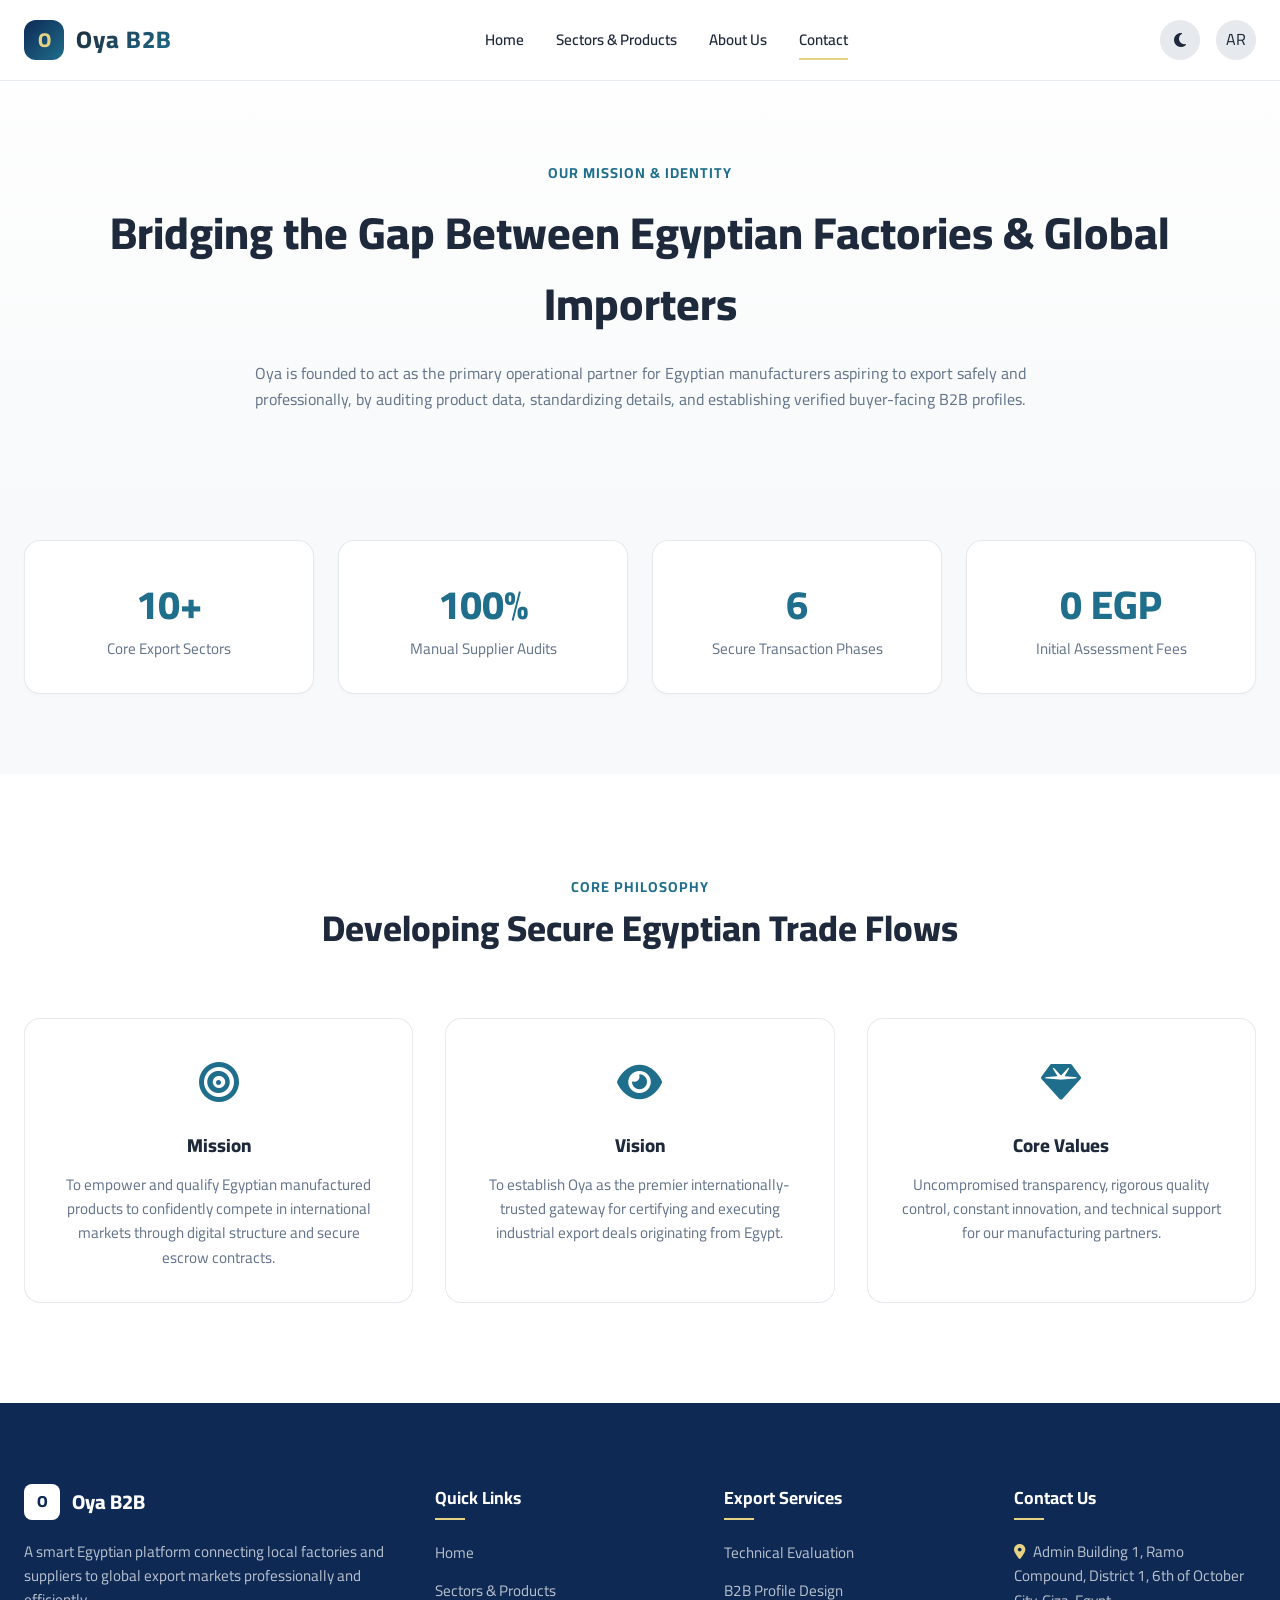
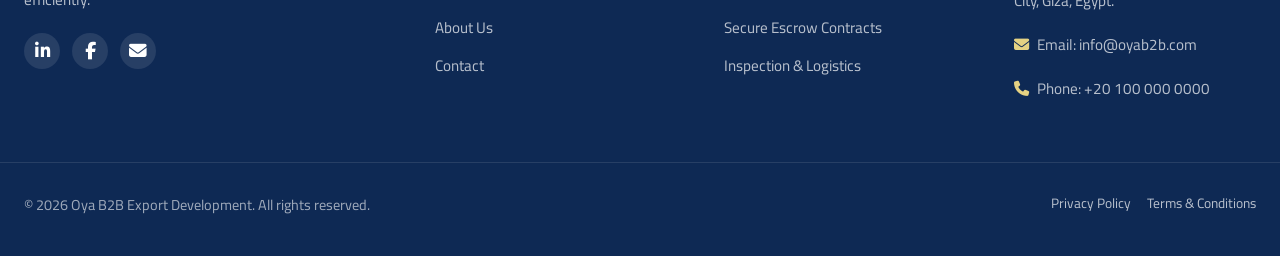
==== about-en.html @ 8a3d848d "add project files" ====
<!DOCTYPE html>
<html lang="en">

<head>
    <meta charset="UTF-8">
    <meta name="viewport" content="width=device-width, initial-scale=1.0">
    <title>About Us | Oya B2B Export Development</title>
    <meta name="description"
        content="Discover Oya B2B mission, vision, core values, and our role in structuring secure B2B export paths for Egyptian manufacturers.">

    <!-- Styles, Fonts & FontAwesome Icons -->
    <link rel="stylesheet" href="https://cdnjs.cloudflare.com/ajax/libs/font-awesome/6.4.0/css/all.min.css">
    <link rel="stylesheet" href="css/style.css">
    <link rel="icon" type="image/png" href="assets/favicon.png">
</head>

<body dir="ltr">

    <!-- Fixed Header -->
    <header class="navbar">
        <div class="container navbar-container">
            <a href="index-en.html" class="logo-wrapper">
                <div class="logo-icon">O</div>
                <span class="logo-text">Oya B2B</span>
            </a>
            <nav class="nav-links">
                <a href="index-en.html" class="nav-link">Home</a>
                <a href="products-en.html" class="nav-link">Sectors & Products</a>
                <a href="about-en.html" class="nav-link">About Us</a>
                <a href="contact-en.html" class="nav-link active">Contact</a>
            </nav>
            <div class="nav-controls">
                <button class="theme-toggle" id="themeToggle"><i class="fa-solid fa-moon"></i></button>
                <a href="about.html" class="lang-toggle">AR</a>
                <button class="mobile-toggle" id="mobileMenuOpen"><i class="fa-solid fa-bars"></i></button>
            </div>
        </div>
    </header>

    <!-- Mobile Panel -->
    <div class="overlay" id="overlay"></div>
    <div class="mobile-nav-panel" id="mobileNavPanel">
        <div class="mobile-nav-header">
            <a href="index-en.html" class="logo-wrapper">
                <div class="logo-icon">O</div>
                <span class="logo-text">Oya B2B</span>
            </a>
            <button class="close-btn" id="mobileMenuClose"><i class="fa-solid fa-xmark"></i></button>
        </div>
        <ul class="mobile-links">
            <li><a href="index-en.html" class="mobile-link">Home</a></li>
            <li><a href="products-en.html" class="mobile-link">Sectors & Products</a></li>
            <li><a href="about-en.html" class="mobile-link active">About Us</a></li>
            <li><a href="contact-en.html" class="mobile-link">Contact</a></li>
        </ul>
    </div>

    <!-- About Hero Section -->
    <section class="about-hero">
        <div class="container">
            <span class="section-subtitle">Our Mission & Identity</span>
            <h1 class="section-title" style="margin-top: 12px; font-size: 2.8rem;">Bridging the Gap Between Egyptian
                Factories & Global Importers</h1>
            <p class="section-desc" style="max-width: 800px; margin: 20px auto 0;">
                Oya is founded to act as the primary operational partner for Egyptian manufacturers aspiring to export
                safely and professionally, by auditing product data, standardizing details, and establishing verified
                buyer-facing B2B profiles.
            </p>
        </div>
    </section>

    <!-- Stats & Achievements -->
    <section class="container" style="padding-bottom: 80px;">
        <div class="stats-grid">
            <div class="stat-card">
                <div class="stat-number">10+</div>
                <div class="stat-label">Core Export Sectors</div>
            </div>
            <div class="stat-card">
                <div class="stat-number">100%</div>
                <div class="stat-label">Manual Supplier Audits</div>
            </div>
            <div class="stat-card">
                <div class="stat-number">6</div>
                <div class="stat-label">Secure Transaction Phases</div>
            </div>
            <div class="stat-card">
                <div class="stat-number">0 EGP</div>
                <div class="stat-label">Initial Assessment Fees</div>
            </div>
        </div>
    </section>

    <!-- Mission, Vision & Values Section -->
    <section style="background: var(--bg-surface); padding: 100px 0;">
        <div class="container">
            <div class="section-header">
                <span class="section-subtitle">Core Philosophy</span>
                <h2 class="section-title">Developing Secure Egyptian Trade Flows</h2>
            </div>

            <div class="values-grid">
                <div class="value-card">
                    <div class="value-icon"><i class="fa-solid fa-bullseye"
                            style="color: var(--primary-light-blue);"></i></div>
                    <h3 style="margin-bottom: 12px; font-weight:800;">Mission</h3>
                    <p style="color:var(--text-muted); font-size:0.95rem;">To empower and qualify Egyptian manufactured
                        products to confidently compete in international markets through digital structure and secure
                        escrow contracts.</p>
                </div>

                <div class="value-card">
                    <div class="value-icon"><i class="fa-solid fa-eye" style="color: var(--primary-light-blue);"></i>
                    </div>
                    <h3 style="margin-bottom: 12px; font-weight:800;">Vision</h3>
                    <p style="color:var(--text-muted); font-size:0.95rem;">To establish Oya as the premier
                        internationally-trusted gateway for certifying and executing industrial export deals originating
                        from Egypt.</p>
                </div>

                <div class="value-card">
                    <div class="value-icon"><i class="fa-solid fa-gem" style="color: var(--primary-light-blue);"></i>
                    </div>
                    <h3 style="margin-bottom: 12px; font-weight:800;">Core Values</h3>
                    <p style="color:var(--text-muted); font-size:0.95rem;">Uncompromised transparency, rigorous quality
                        control, constant innovation, and technical support for our manufacturing partners.</p>
                </div>
            </div>
        </div>
    </section>

    <!-- Footer -->
    <footer class="footer">
        <div class="container footer-grid">
            <div class="footer-col">
                <a href="index-en.html" class="footer-logo">
                    <div class="footer-logo-icon">O</div>
                    <span class="footer-logo-text">Oya B2B</span>
                </a>
                <p class="footer-desc">
                    A smart Egyptian platform connecting local factories and suppliers to global export markets
                    professionally and efficiently.
                </p>
                <div class="social-links">
                    <a href="#" class="social-icon" aria-label="LinkedIn"><i class="fa-brands fa-linkedin-in"></i></a>
                    <a href="#" class="social-icon" aria-label="Facebook"><i class="fa-brands fa-facebook-f"></i></a>
                    <a href="mailto:info@oyab2b.com" class="social-icon" aria-label="Gmail"><i class="fa-solid fa-envelope"></i></a>
                </div>
            </div>
            <div class="footer-col">
                <h4 class="footer-title">Quick Links</h4>
                <ul class="footer-links">
                    <li><a href="index-en.html" class="footer-link">Home</a></li>
                    <li><a href="products-en.html" class="footer-link">Sectors & Products</a></li>
                    <li><a href="about-en.html" class="footer-link">About Us</a></li>
                    <li><a href="contact-en.html" class="footer-link">Contact</a></li>
                </ul>
            </div>
            <div class="footer-col">
                <h4 class="footer-title">Export Services</h4>
                <ul class="footer-links">
                    <li><a href="#" class="footer-link">Technical Evaluation</a></li>
                    <li><a href="#" class="footer-link">B2B Profile Design</a></li>
                    <li><a href="#" class="footer-link">Secure Escrow Contracts</a></li>
                    <li><a href="#" class="footer-link">Inspection & Logistics</a></li>
                </ul>
            </div>
            <div class="footer-col">
                <h4 class="footer-title">Contact Us</h4>
                <p class="footer-desc"><i class="fa-solid fa-location-dot"
                        style="margin-inline-end: 8px; color: var(--accent-gold);"></i>Admin Building 1, Ramo Compound,
                    District 1, 6th of October City, Giza, Egypt.</p>
                <p class="footer-desc"><i class="fa-solid fa-envelope"
                        style="margin-inline-end: 8px; color: var(--accent-gold);"></i>Email: info@oyab2b.com</p>
                <p class="footer-desc"><i class="fa-solid fa-phone"
                        style="margin-inline-end: 8px; color: var(--accent-gold);"></i>Phone: +20 100 000 0000</p>
            </div>
        </div>
        <div class="container footer-bottom">
            <p>© 2026 Oya B2B Export Development. All rights reserved.</p>
            <div style="display:flex; gap:16px;">
                <a href="privacy-en.html" class="footer-link" style="font-size:0.85rem;">Privacy Policy</a>
                <a href="terms-en.html" class="footer-link" style="font-size:0.85rem;">Terms & Conditions</a>
            </div>
        </div>
    </footer>

    <!-- Script -->
    <script src="js/main.js"></script>
</body>

</html>
---- css/style.css ----
@import url('https://fonts.googleapis.com/css2?family=Cairo:wght@300;400;600;700;800&family=Outfit:wght@300;400;500;600;700;800&display=swap');

/* CSS Custom Properties & Design Tokens */
:root {
    /* Color Palette */
    --primary-blue: #0E2954;
    --primary-light-blue: #1F6E8C;
    --accent-gold: #E5D283;
    --accent-gold-hover: #CBB26A;
    --text-dark: #1E293B;
    --text-light: #F8FAFC;
    --text-muted-light: #64748B;
    --text-muted-dark: #94A3B8;

    /* Theme Defaults (Light Mode) */
    --bg-main: #F8F9FA;
    --bg-surface: #FFFFFF;
    --bg-surface-glass: rgba(255, 255, 255, 0.75);
    --border-color: rgba(14, 41, 84, 0.1);
    --text-color: var(--text-dark);
    --text-muted: var(--text-muted-light);
    --shadow-sm: 0 2px 4px rgba(0, 0, 0, 0.02);
    --shadow-md: 0 10px 20px rgba(0, 0, 0, 0.05);
    --shadow-lg: 0 20px 40px rgba(14, 41, 84, 0.08);

    /* Typography & Spacing */
    --font-ar: 'Cairo', sans-serif;
    --font-en: 'Cairo', sans-serif;
    --transition-smooth: all 0.4s cubic-bezier(0.16, 1, 0.3, 1);
    --border-radius-sm: 8px;
    --border-radius-md: 16px;
    --border-radius-lg: 32px;
}

/* Dark Mode Variables */
[data-theme="dark"] {
    --bg-main: #070B19;
    --bg-surface: #0E162D;
    --bg-surface-glass: rgba(14, 22, 45, 0.75);
    --border-color: rgba(229, 210, 131, 0.15);
    --text-color: var(--text-light);
    --text-muted: var(--text-muted-dark);
    --shadow-sm: 0 2px 4px rgba(0, 0, 0, 0.2);
    --shadow-md: 0 10px 20px rgba(0, 0, 0, 0.3);
    --shadow-lg: 0 20px 40px rgba(0, 0, 0, 0.4);
}

/* Reset and Base Styles */
*,
*::before,
*::after {
    box-sizing: border-box;
    margin: 0;
    padding: 0;
}

html {
    scroll-behavior: smooth;
    font-size: 16px;
}

body {
    background-color: var(--bg-main);
    color: var(--text-color);
    line-height: 1.6;
    transition: var(--transition-smooth);
    overflow-x: hidden;
}

/* Font setting based on language dir */
body[dir="rtl"] {
    font-family: var(--font-ar);
}

body[dir="ltr"] {
    font-family: var(--font-en);
}

a {
    color: inherit;
    text-decoration: none;
    transition: var(--transition-smooth);
}

img {
    max-width: 100%;
    height: auto;
    display: block;
}

button,
input,
textarea,
select {
    font-family: inherit;
    font-size: inherit;
    color: inherit;
    background: none;
    border: none;
    outline: none;
}

/* Utilities */
.container {
    width: 100%;
    max-width: 1280px;
    margin: 0 auto;
    padding: 0 24px;
}

.text-center {
    text-align: center;
}

.text-accent {
    color: var(--accent-gold);
}

/* Header & Glassmorphic Navigation */
.navbar {
    position: fixed;
    top: 0;
    left: 0;
    width: 100%;
    z-index: 1000;
    background: var(--bg-surface-glass);
    backdrop-filter: blur(16px);
    -webkit-backdrop-filter: blur(16px);
    border-bottom: 1px solid var(--border-color);
    transition: var(--transition-smooth);
}

.navbar-container {
    display: flex;
    justify-content: space-between;
    align-items: center;
    height: 80px;
}

.logo-wrapper {
    display: flex;
    align-items: center;
    gap: 12px;
}

.logo-icon {
    width: 40px;
    height: 40px;
    background: linear-gradient(135deg, var(--primary-blue), var(--primary-light-blue));
    border-radius: 12px;
    display: flex;
    align-items: center;
    justify-content: center;
    color: var(--accent-gold);
    font-weight: 800;
    font-size: 1.25rem;
    box-shadow: var(--shadow-sm);
}

.logo-text {
    font-size: 1.5rem;
    font-weight: 800;
    letter-spacing: 1px;
    background: linear-gradient(135deg, var(--text-color), var(--primary-light-blue));
    -webkit-background-clip: text;
    -webkit-text-fill-color: transparent;
}

.nav-links {
    display: flex;
    align-items: center;
    gap: 32px;
    list-style: none;
}

.nav-link {
    font-weight: 600;
    font-size: 0.95rem;
    position: relative;
    padding: 8px 0;
}

.nav-link::after {
    content: '';
    position: absolute;
    bottom: 0;
    left: 0;
    width: 0;
    height: 2px;
    background: var(--accent-gold);
    transition: var(--transition-smooth);
}

.nav-link:hover::after,
.nav-link.active::after {
    width: 100%;
}

.nav-controls {
    display: flex;
    align-items: center;
    gap: 16px;
}

.theme-toggle,
.lang-toggle,
.mobile-toggle {
    width: 40px;
    height: 40px;
    border-radius: 50%;
    background: var(--border-color);
    display: flex;
    align-items: center;
    justify-content: center;
    cursor: pointer;
    transition: var(--transition-smooth);
}

.theme-toggle:hover,
.lang-toggle:hover {
    background: var(--primary-blue);
    color: var(--accent-gold);
}

.mobile-toggle {
    display: none;
}

/* Custom Premium Buttons */
.btn {
    display: inline-flex;
    align-items: center;
    justify-content: center;
    padding: 12px 28px;
    border-radius: var(--border-radius-md);
    font-weight: 700;
    font-size: 0.95rem;
    cursor: pointer;
    transition: var(--transition-smooth);
    position: relative;
    overflow: hidden;
    gap: 8px;
}

.btn-primary {
    background: linear-gradient(135deg, var(--primary-blue), var(--primary-light-blue));
    color: #FFFFFF;
    box-shadow: 0 4px 15px rgba(31, 110, 140, 0.4);
}

.btn-primary:hover {
    transform: translateY(-2px);
    box-shadow: 0 6px 20px rgba(31, 110, 140, 0.6);
}

.btn-secondary {
    border: 2px solid var(--primary-blue);
    color: var(--text-color);
}

[data-theme="dark"] .btn-secondary {
    border-color: var(--accent-gold);
}

.btn-secondary:hover {
    background: var(--primary-blue);
    color: var(--accent-gold);
    transform: translateY(-2px);
}

/* Hero Section */
.hero {
    padding: 160px 0 100px;
    position: relative;
    overflow: hidden;
}

.hero-grid {
    display: grid;
    grid-template-columns: 1.2fr 0.8fr;
    gap: 48px;
    align-items: center;
}

.hero-content {
    display: flex;
    flex-direction: column;
    gap: 24px;
}

.hero-tag {
    font-size: 0.9rem;
    font-weight: 700;
    letter-spacing: 2px;
    text-transform: uppercase;
    color: var(--primary-light-blue);
    display: inline-flex;
    align-items: center;
    gap: 8px;
}

.hero-tag::before {
    content: '';
    display: inline-block;
    width: 24px;
    height: 2px;
    background: var(--accent-gold);
}

.hero-title {
    font-size: 3.5rem;
    font-weight: 800;
    line-height: 1.5;
}

.hero-title span {
    color: inherit !important;
    background: none !important;
    -webkit-text-fill-color: initial !important;
}

body[dir="rtl"] .hero-title {
    font-size: 3.2rem;
    line-height: 1.5;
}

.hero-description {
    font-size: 1.15rem;
    color: var(--text-muted);
    max-width: 600px;
}

.hero-actions {
    display: flex;
    gap: 16px;
    margin-top: 12px;
}

.hero-visual {
    position: relative;
    display: flex;
    justify-content: center;
    align-items: center;
}

.hero-blob {
    position: absolute;
    width: 100%;
    height: 100%;
    background: radial-gradient(circle, rgba(31, 110, 140, 0.15) 0%, transparent 70%);
    z-index: -1;
    border-radius: 50%;
    filter: blur(40px);
}

.hero-card-asymmetric {
    background: var(--bg-surface-glass);
    border: 1px solid var(--border-color);
    padding: 32px;
    border-radius: var(--border-radius-lg);
    box-shadow: var(--shadow-lg);
    transform: rotate(2deg);
    transition: var(--transition-smooth);
    width: 100%;
    max-width: 420px;
}

.hero-card-asymmetric:hover {
    transform: rotate(0deg) scale(1.03);
}

/* 6-Step Roadmap Section */
.roadmap-section {
    padding: 100px 0;
    background: var(--bg-surface);
}

.section-header {
    text-align: center;
    max-width: 700px;
    margin: 0 auto 60px;
}

.section-subtitle {
    color: var(--primary-light-blue);
    font-weight: 700;
    text-transform: uppercase;
    font-size: 0.9rem;
    letter-spacing: 1px;
    margin-bottom: 8px;
}

.section-title {
    font-size: 2.25rem;
    font-weight: 800;
    margin-bottom: 16px;
}

.section-desc {
    color: var(--text-muted);
}

.roadmap-flow {
    display: grid;
    grid-template-columns: repeat(3, 1fr);
    gap: 32px;
    position: relative;
}

@media(max-width: 991px) {
    .roadmap-flow {
        grid-template-columns: 1fr 1fr;
    }
}

@media(max-width: 576px) {
    .roadmap-flow {
        grid-template-columns: 1fr;
    }
}

.roadmap-card {
    background: var(--bg-main);
    border: 1px solid var(--border-color);
    border-radius: var(--border-radius-md);
    padding: 32px;
    position: relative;
    transition: var(--transition-smooth);
}

.roadmap-card:hover {
    transform: translateY(-5px);
    box-shadow: var(--shadow-md);
    border-color: var(--accent-gold);
}

.roadmap-number {
    position: absolute;
    top: 24px;
    inset-inline-end: 24px;
    font-size: 3rem;
    font-weight: 900;
    opacity: 0.1;
    color: var(--primary-blue);
}

[data-theme="dark"] .roadmap-number {
    color: var(--accent-gold);
}

.roadmap-icon-box {
    width: 60px;
    height: 60px;
    background: var(--bg-surface);
    border-radius: var(--border-radius-sm);
    display: flex;
    align-items: center;
    justify-content: center;
    font-size: 1.5rem;
    margin-bottom: 24px;
    box-shadow: var(--shadow-sm);
    border: 1px solid var(--border-color);
}

.roadmap-card-title {
    font-size: 1.25rem;
    font-weight: 700;
    margin-bottom: 12px;
}

.roadmap-card-desc {
    font-size: 0.95rem;
    color: var(--text-muted);
}

/* 10 Export Sectors */
.sectors-section {
    padding: 100px 0;
}

.sectors-grid {
    display: grid;
    grid-template-columns: repeat(5, 1fr);
    gap: 20px;
}

@media(max-width: 1200px) {
    .sectors-grid {
        grid-template-columns: repeat(3, 1fr);
    }
}

@media(max-width: 768px) {
    .sectors-grid {
        grid-template-columns: repeat(2, 1fr);
    }
}

@media(max-width: 480px) {
    .sectors-grid {
        grid-template-columns: 1fr;
    }
}

.sector-card {
    background: var(--bg-surface);
    border: 1px solid var(--border-color);
    border-radius: var(--border-radius-md);
    padding: 24px;
    text-align: center;
    transition: var(--transition-smooth);
    display: flex;
    flex-direction: column;
    align-items: center;
    gap: 16px;
    position: relative;
    overflow: hidden;
}

.sector-card::before {
    content: '';
    position: absolute;
    top: 0;
    left: 0;
    width: 100%;
    height: 4px;
    background: linear-gradient(90deg, var(--primary-blue), var(--primary-light-blue));
    transform: scaleX(0);
    transition: var(--transition-smooth);
}

.sector-card:hover {
    transform: scale(1.05);
    box-shadow: var(--shadow-md);
}

.sector-card:hover::before {
    transform: scaleX(1);
}

.sector-icon {
    font-size: 2rem;
}

.sector-title {
    font-size: 1rem;
    font-weight: 700;
}

/* Live Product Catalog & Search UI */
.catalog-section {
    padding: 100px 0;
}

.search-filter-wrapper {
    background: var(--bg-surface-glass);
    border: 1px solid var(--border-color);
    padding: 24px;
    border-radius: var(--border-radius-md);
    margin-bottom: 40px;
    display: flex;
    flex-wrap: wrap;
    gap: 16px;
    align-items: center;
    justify-content: space-between;
}

.search-box-custom {
    display: flex;
    align-items: center;
    background: var(--bg-main);
    border: 1px solid var(--border-color);
    border-radius: var(--border-radius-sm);
    padding: 8px 16px;
    width: 100%;
    max-width: 400px;
    transition: var(--transition-smooth);
}

.search-box-custom:focus-within {
    border-color: var(--accent-gold);
    box-shadow: var(--shadow-sm);
}

.search-box-custom input {
    width: 100%;
    margin-inline-start: 12px;
}

.filter-categories {
    display: flex;
    flex-wrap: wrap;
    gap: 8px;
}

.filter-btn {
    padding: 8px 16px;
    border-radius: 20px;
    background: var(--bg-main);
    border: 1px solid var(--border-color);
    cursor: pointer;
    font-size: 0.9rem;
    font-weight: 600;
    transition: var(--transition-smooth);
}

.filter-btn.active,
.filter-btn:hover {
    background: var(--primary-blue);
    color: var(--accent-gold);
    border-color: var(--primary-blue);
}

/* Asymmetric Products Grid */
.products-grid {
    display: grid;
    grid-template-columns: repeat(auto-fill, minmax(300px, 1fr));
    gap: 32px;
}

.product-card-asymmetric {
    background: var(--bg-surface);
    border: 1px solid var(--border-color);
    border-radius: var(--border-radius-md);
    overflow: hidden;
    display: flex;
    flex-direction: column;
    transition: var(--transition-smooth);
}

.product-card-asymmetric:nth-child(even) {
    transform: translateY(12px);
}

.product-card-asymmetric:hover {
    transform: translateY(-8px) !important;
    box-shadow: var(--shadow-lg);
    border-color: var(--accent-gold);
}

.product-image-container {
    height: 220px;
    overflow: hidden;
    position: relative;
}

.product-image {
    width: 100%;
    height: 100%;
    object-fit: cover;
    transition: var(--transition-smooth);
}

.product-card-asymmetric:hover .product-image {
    transform: scale(1.1);
}

.product-tag {
    position: absolute;
    top: 16px;
    inset-inline-start: 16px;
    background: var(--primary-blue);
    color: var(--accent-gold);
    padding: 4px 12px;
    border-radius: 12px;
    font-size: 0.8rem;
    font-weight: 700;
}

.product-details-body {
    padding: 24px;
    display: flex;
    flex-direction: column;
    flex-grow: 1;
    gap: 12px;
}

.product-card-title {
    font-size: 1.25rem;
    font-weight: 700;
}

.product-card-desc {
    color: var(--text-muted);
    font-size: 0.9rem;
}

.product-card-footer {
    display: flex;
    justify-content: space-between;
    align-items: center;
    border-top: 1px solid var(--border-color);
    padding-top: 16px;
    margin-top: auto;
}

.btn-card {
    font-size: 0.9rem;
    font-weight: 700;
    color: var(--primary-blue);
    display: inline-flex;
    align-items: center;
    gap: 6px;
}

[data-theme="dark"] .btn-card {
    color: var(--accent-gold);
}

.btn-card:hover {
    color: var(--primary-light-blue);
}

/* Product Details Layout */
.detail-grid {
    display: grid;
    grid-template-columns: 1.1fr 0.9fr;
    gap: 48px;
    padding-top: 140px;
    padding-bottom: 100px;
}

@media(max-width: 991px) {
    .detail-grid {
        grid-template-columns: 1fr;
        padding-top: 120px;
    }
}

.product-gallery {
    display: flex;
    flex-direction: column;
    gap: 16px;
}

.main-image-wrapper {
    height: 450px;
    border-radius: var(--border-radius-md);
    overflow: hidden;
    border: 1px solid var(--border-color);
}

.main-image-wrapper img {
    width: 100%;
    height: 100%;
    object-fit: cover;
}

.gallery-thumbs {
    display: grid;
    grid-template-columns: repeat(4, 1fr);
    gap: 12px;
}

.thumb-wrapper {
    height: 90px;
    border-radius: var(--border-radius-sm);
    overflow: hidden;
    border: 2px solid transparent;
    cursor: pointer;
    transition: var(--transition-smooth);
}

.thumb-wrapper.active,
.thumb-wrapper:hover {
    border-color: var(--accent-gold);
}

.thumb-wrapper img {
    width: 100%;
    height: 100%;
    object-fit: cover;
}

.product-info-column {
    display: flex;
    flex-direction: column;
    gap: 24px;
}

.info-header {
    display: flex;
    flex-direction: column;
    gap: 8px;
}

.info-category {
    font-weight: 700;
    color: var(--primary-light-blue);
    text-transform: uppercase;
    font-size: 0.9rem;
}

.info-title {
    font-size: 2.5rem;
    font-weight: 800;
}

.info-desc {
    color: var(--text-muted);
    font-size: 1.05rem;
}

.specs-box {
    background: var(--bg-surface);
    border: 1px solid var(--border-color);
    padding: 24px;
    border-radius: var(--border-radius-md);
}

.specs-title {
    font-size: 1.15rem;
    font-weight: 700;
    margin-bottom: 16px;
    border-bottom: 1px solid var(--border-color);
    padding-bottom: 8px;
}

.specs-list {
    display: grid;
    grid-template-columns: 1fr 1fr;
    gap: 16px;
    list-style: none;
}

.spec-item {
    font-size: 0.95rem;
}

.spec-item strong {
    color: var(--primary-light-blue);
}

/* Interactive RFQ Modal / Section */
.rfq-section-embed {
    background: var(--bg-surface-glass);
    border: 1px solid var(--border-color);
    padding: 32px;
    border-radius: var(--border-radius-md);
    box-shadow: var(--shadow-md);
}

/* About Page Specific Layouts */
.about-hero {
    padding: 160px 0 80px;
    background: linear-gradient(180deg, var(--bg-surface) 0%, var(--bg-main) 100%);
    text-align: center;
}

.stats-grid {
    display: grid;
    grid-template-columns: repeat(4, 1fr);
    gap: 24px;
    margin-top: 48px;
}

@media(max-width: 768px) {
    .stats-grid {
        grid-template-columns: 1fr 1fr;
    }
}

.stat-card {
    background: var(--bg-surface);
    border: 1px solid var(--border-color);
    border-radius: var(--border-radius-md);
    padding: 32px;
    text-align: center;
    box-shadow: var(--shadow-sm);
}

.stat-number {
    font-size: 2.5rem;
    font-weight: 800;
    color: var(--primary-light-blue);
}

.stat-label {
    font-size: 0.95rem;
    color: var(--text-muted);
}

.values-grid {
    display: grid;
    grid-template-columns: repeat(3, 1fr);
    gap: 32px;
    margin-top: 48px;
}

@media(max-width: 768px) {
    .values-grid {
        grid-template-columns: 1fr;
    }
}

.value-card {
    background: var(--bg-surface);
    border: 1px solid var(--border-color);
    padding: 32px;
    border-radius: var(--border-radius-md);
    text-align: center;
    transition: var(--transition-smooth);
}

.value-card:hover {
    transform: translateY(-8px);
    box-shadow: var(--shadow-md);
}

.value-icon {
    font-size: 2.5rem;
    margin-bottom: 16px;
}

/* Contact Page Form styling */
.contact-layout {
    display: grid;
    grid-template-columns: 1.2fr 0.8fr;
    gap: 48px;
    padding: 140px 0 100px;
}

@media(max-width: 991px) {
    .contact-layout {
        grid-template-columns: 1fr;
    }
}

.contact-form-card {
    background: var(--bg-surface);
    border: 1px solid var(--border-color);
    padding: 40px;
    border-radius: var(--border-radius-md);
    box-shadow: var(--shadow-md);
}

.form-group {
    margin-bottom: 24px;
    display: flex;
    flex-direction: column;
    gap: 8px;
}

.form-group label {
    font-weight: 600;
    font-size: 0.95rem;
}

.form-control {
    border: 1px solid var(--border-color);
    border-radius: var(--border-radius-sm);
    padding: 12px 16px;
    background: var(--bg-main);
    color: var(--text-color);
    transition: var(--transition-smooth);
}

.form-control:focus {
    border-color: var(--primary-light-blue);
    box-shadow: var(--shadow-sm);
}

.contact-info-column {
    display: flex;
    flex-direction: column;
    gap: 32px;
}

.info-item {
    display: flex;
    gap: 16px;
}

.info-icon-wrapper {
    width: 48px;
    height: 48px;
    background: var(--bg-surface);
    border: 1px solid var(--border-color);
    border-radius: 50%;
    display: flex;
    align-items: center;
    justify-content: center;
    font-size: 1.25rem;
    color: var(--primary-light-blue);
    flex-shrink: 0;
}

.info-content-wrapper {
    display: flex;
    flex-direction: column;
    gap: 4px;
}

.info-item-title {
    font-weight: 700;
}

.info-item-desc {
    color: var(--text-muted);
}

.map-placeholder {
    height: 250px;
    border-radius: var(--border-radius-md);
    overflow: hidden;
    border: 1px solid var(--border-color);
    margin-top: 24px;
    background: #E5E7EB;
    position: relative;
}

.map-placeholder iframe {
    width: 100%;
    height: 100%;
    border: none;
}

/* Success & Error State Visuals */
.alert-feedback {
    padding: 16px;
    border-radius: var(--border-radius-sm);
    margin-bottom: 24px;
    font-weight: 600;
    display: none;
}

.alert-success {
    background: rgba(16, 185, 129, 0.15);
    color: #10B981;
    border: 1px solid rgba(16, 185, 129, 0.3);
}

.alert-danger {
    background: rgba(239, 68, 68, 0.15);
    color: #EF4444;
    border: 1px solid rgba(239, 68, 68, 0.3);
}

/* Footer Section */
.footer {
    background: var(--primary-blue);
    color: #FFFFFF;
    padding: 80px 0 40px;
    border-top: 1px solid var(--border-color);
}

[data-theme="dark"] .footer {
    background: #060914;
}

.footer-grid {
    display: grid;
    grid-template-columns: 1.5fr repeat(3, 1fr);
    gap: 48px;
    margin-bottom: 60px;
}

@media(max-width: 991px) {
    .footer-grid {
        grid-template-columns: 1fr 1fr;
    }
}

@media(max-width: 480px) {
    .footer-grid {
        grid-template-columns: 1fr;
    }
}

.footer-col {
    display: flex;
    flex-direction: column;
    gap: 20px;
}

.footer-logo {
    display: flex;
    align-items: center;
    gap: 12px;
}

.footer-logo-icon {
    width: 36px;
    height: 36px;
    background: #FFFFFF;
    color: var(--primary-blue);
    border-radius: 8px;
    display: flex;
    align-items: center;
    justify-content: center;
    font-weight: 800;
}

.footer-logo-text {
    font-size: 1.25rem;
    font-weight: 800;
    color: #FFFFFF;
}

.footer-desc {
    color: rgba(255, 255, 255, 0.7);
    font-size: 0.95rem;
}

.footer-title {
    font-size: 1.1rem;
    font-weight: 700;
    position: relative;
    padding-bottom: 8px;
}

.footer-title::after {
    content: '';
    position: absolute;
    bottom: 0;
    left: 0;
    width: 30px;
    height: 2px;
    background: var(--accent-gold);
}

body[dir="rtl"] .footer-title::after {
    left: auto;
    right: 0;
}

.footer-links {
    list-style: none;
    display: flex;
    flex-direction: column;
    gap: 12px;
}

.footer-link {
    color: rgba(255, 255, 255, 0.7);
    font-size: 0.95rem;
}

.footer-link:hover {
    color: var(--accent-gold);
    padding-inline-start: 6px;
}

.social-links {
    display: flex;
    gap: 12px;
}

.social-icon {
    width: 36px;
    height: 36px;
    border-radius: 50%;
    background: rgba(255, 255, 255, 0.1);
    display: flex;
    align-items: center;
    justify-content: center;
    color: #FFFFFF;
    font-size: 1.1rem;
    transition: var(--transition-smooth);
}

.social-icon:hover {
    background: var(--accent-gold);
    color: var(--primary-blue);
}

.footer-bottom {
    border-top: 1px solid rgba(255, 255, 255, 0.1);
    padding-top: 30px;
    display: flex;
    justify-content: space-between;
    align-items: center;
    flex-wrap: wrap;
    gap: 16px;
    font-size: 0.9rem;
    color: rgba(255, 255, 255, 0.6);
}

/* Mobile Sidebar Menu Navigation */
.mobile-nav-panel {
    position: fixed;
    top: 0;
    inset-inline-start: -100%;
    width: 300px;
    height: 100vh;
    background: var(--bg-surface);
    z-index: 2000;
    transition: var(--transition-smooth);
    padding: 40px 24px;
    display: flex;
    flex-direction: column;
    gap: 40px;
    box-shadow: var(--shadow-lg);
    border-inline-end: 1px solid var(--border-color);
}

.mobile-nav-panel.active {
    inset-inline-start: 0;
}

.mobile-nav-header {
    display: flex;
    justify-content: space-between;
    align-items: center;
}

.close-btn {
    font-size: 1.5rem;
    cursor: pointer;
}

.mobile-links {
    list-style: none;
    display: flex;
    flex-direction: column;
    gap: 24px;
}

.mobile-link {
    font-size: 1.2rem;
    font-weight: 700;
}

/* Overlay for Mobile Nav */
.overlay {
    position: fixed;
    top: 0;
    left: 0;
    width: 100vw;
    height: 100vh;
    background: rgba(0, 0, 0, 0.5);
    z-index: 1500;
    opacity: 0;
    pointer-events: none;
    transition: var(--transition-smooth);
}

.overlay.active {
    opacity: 1;
    pointer-events: auto;
}

/* Modal Popup Styles */
.modal-overlay {
    position: fixed;
    top: 0;
    left: 0;
    width: 100%;
    height: 100%;
    background: rgba(0, 0, 0, 0.6);
    backdrop-filter: blur(8px);
    z-index: 3000;
    display: flex;
    align-items: center;
    justify-content: center;
    opacity: 0;
    pointer-events: none;
    transition: var(--transition-smooth);
    padding: 16px;
}

.modal-overlay.active {
    opacity: 1;
    pointer-events: auto;
}

.modal-container {
    background: var(--bg-surface);
    border: 1px solid var(--border-color);
    padding: 32px;
    border-radius: var(--border-radius-md);
    width: 100%;
    max-width: 600px;
    position: relative;
    box-shadow: var(--shadow-lg);
    transform: translateY(-50px);
    transition: var(--transition-smooth);
}

.modal-overlay.active .modal-container {
    transform: translateY(0);
}

.modal-close {
    position: absolute;
    top: 24px;
    inset-inline-end: 24px;
    font-size: 1.5rem;
    cursor: pointer;
    color: var(--text-muted);
}

.modal-close:hover {
    color: var(--text-color);
}

@media(max-width: 768px) {
    .logo-icon {
        width: 32px;
        height: 32px;
        font-size: 1rem;
        border-radius: 8px;
    }

    .logo-text {
        font-size: 1.15rem;
    }

    .logo-wrapper {
        gap: 8px;
    }

    .hero-grid {
        grid-template-columns: 1fr;
        text-align: center;
    }

    .hero-title,
    body[dir="rtl"] .hero-title {
        font-size: 2rem !important;
        line-height: 1.4 !important;
    }

    .hero-actions {
        flex-direction: column;
        width: 100%;
        gap: 12px;
        justify-content: center;
        align-items: stretch;
    }

    .hero-actions .btn {
        width: 100%;
    }

    .hero-content {
        align-items: center;
    }

    .hero-tag::before {
        display: none;
    }

    .nav-links {
        display: none;
    }

    .mobile-toggle {
        display: flex;
    }
}
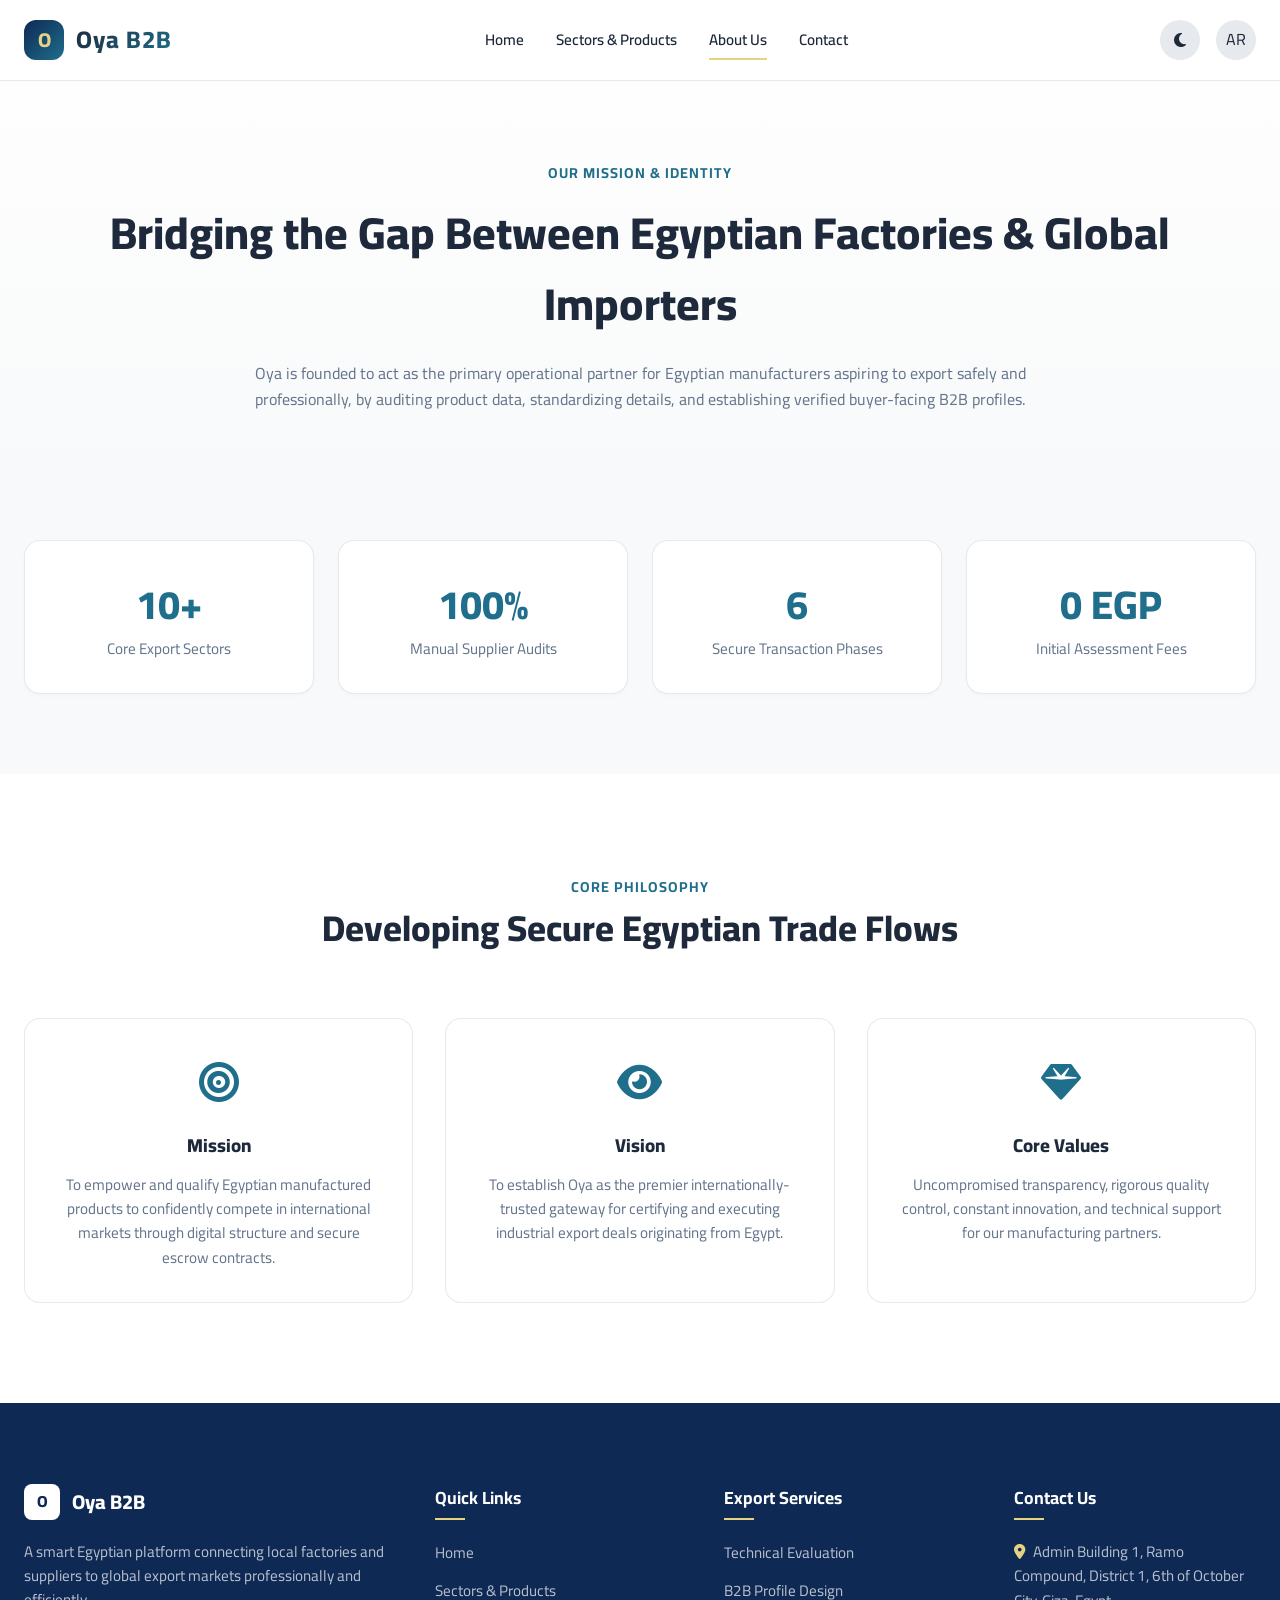
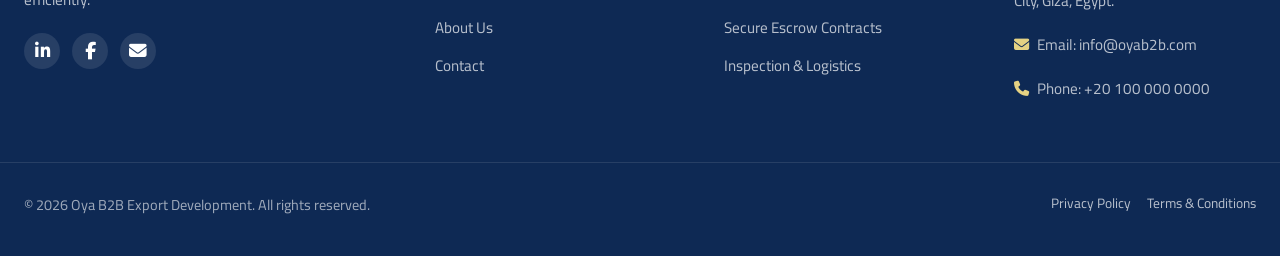
==== commit 94670738: "updating files" ====
--- a/about-en.html
+++ b/about-en.html
@@ -26,8 +26,8 @@
             <nav class="nav-links">
                 <a href="index-en.html" class="nav-link">Home</a>
                 <a href="products-en.html" class="nav-link">Sectors & Products</a>
-                <a href="about-en.html" class="nav-link">About Us</a>
-                <a href="contact-en.html" class="nav-link active">Contact</a>
+                <a href="about-en.html" class="nav-link active">About Us</a>
+                <a href="contact-en.html" class="nav-link">Contact</a>
             </nav>
             <div class="nav-controls">
                 <button class="theme-toggle" id="themeToggle"><i class="fa-solid fa-moon"></i></button>
--- a/css/style.css
+++ b/css/style.css
@@ -1267,10 +1267,10 @@
 .modal-container {
     background: var(--bg-surface);
     border: 1px solid var(--border-color);
-    padding: 32px;
+    padding: 24px;
     border-radius: var(--border-radius-md);
     width: 100%;
-    max-width: 600px;
+    max-width: 500px;
     position: relative;
     box-shadow: var(--shadow-lg);
     transform: translateY(-50px);
@@ -1281,10 +1281,19 @@
     transform: translateY(0);
 }
 
+.modal-container .form-group {
+    margin-bottom: 14px;
+    gap: 6px;
+}
+
+.modal-container .form-control {
+    padding: 10px 14px;
+}
+
 .modal-close {
     position: absolute;
-    top: 24px;
-    inset-inline-end: 24px;
+    top: 20px;
+    inset-inline-end: 20px;
     font-size: 1.5rem;
     cursor: pointer;
     color: var(--text-muted);
@@ -1348,4 +1357,19 @@
     .mobile-toggle {
         display: flex;
     }
+
+    .modal-container {
+        padding: 16px 20px;
+    }
+    .modal-container .form-group {
+        margin-bottom: 10px;
+    }
+    .modal-container .form-control {
+        padding: 8px 12px;
+    }
+    .modal-close {
+        top: 14px;
+        inset-inline-end: 14px;
+        font-size: 1.3rem;
+    }
 }
